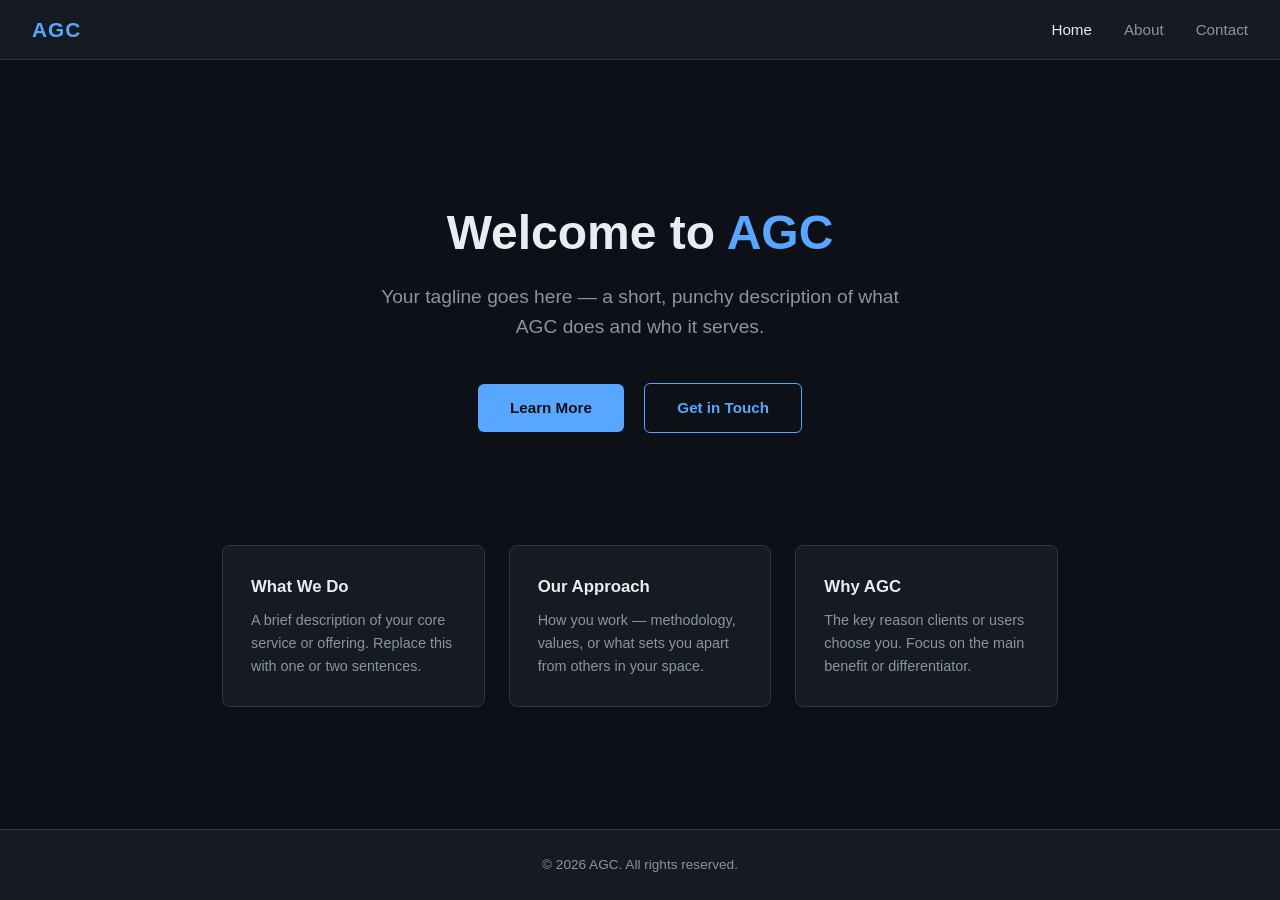
==== index.html @ 6f43015b "first ai run" ====
<!DOCTYPE html>
<html lang="en">
<head>
  <meta charset="UTF-8" />
  <meta name="viewport" content="width=device-width, initial-scale=1.0" />
  <title>AGC — Home</title>
  <link rel="stylesheet" href="style.css" />
</head>
<body>

  <nav>
    <a href="index.html" class="nav-logo"><span>AGC</span></a>
    <ul class="nav-links">
      <li><a href="index.html" class="active">Home</a></li>
      <li><a href="about.html">About</a></li>
      <li><a href="contact.html">Contact</a></li>
    </ul>
  </nav>

  <main>
    <section class="hero">
      <h1>Welcome to <span>AGC</span></h1>
      <p>
        Your tagline goes here — a short, punchy description of what AGC does
        and who it serves.
      </p>
      <a href="about.html" class="btn">Learn More</a>
      <a href="contact.html" class="btn btn-outline">Get in Touch</a>
    </section>

    <div class="cards">
      <div class="card">
        <h3>What We Do</h3>
        <p>A brief description of your core service or offering. Replace this with one or two sentences.</p>
      </div>
      <div class="card">
        <h3>Our Approach</h3>
        <p>How you work — methodology, values, or what sets you apart from others in your space.</p>
      </div>
      <div class="card">
        <h3>Why AGC</h3>
        <p>The key reason clients or users choose you. Focus on the main benefit or differentiator.</p>
      </div>
    </div>
  </main>

  <footer>
    <p>&copy; 2026 AGC. All rights reserved.</p>
  </footer>

</body>
</html>
---- style.css ----
* {
  margin: 0;
  padding: 0;
  box-sizing: border-box;
}

:root {
  --bg: #0d1117;
  --bg-secondary: #161b22;
  --border: #30363d;
  --text: #e6edf3;
  --text-muted: #8b949e;
  --accent: #58a6ff;
  --accent-hover: #79b8ff;
}

body {
  background: var(--bg);
  color: var(--text);
  font-family: -apple-system, BlinkMacSystemFont, "Segoe UI", sans-serif;
  line-height: 1.6;
  min-height: 100vh;
  display: flex;
  flex-direction: column;
}

/* Nav */
nav {
  background: var(--bg-secondary);
  border-bottom: 1px solid var(--border);
  padding: 0 2rem;
  display: flex;
  align-items: center;
  justify-content: space-between;
  height: 60px;
  position: sticky;
  top: 0;
  z-index: 100;
}

.nav-logo {
  font-size: 1.3rem;
  font-weight: 700;
  color: var(--text);
  text-decoration: none;
  letter-spacing: 0.05em;
}

.nav-logo span {
  color: var(--accent);
}

.nav-links {
  list-style: none;
  display: flex;
  gap: 2rem;
}

.nav-links a {
  color: var(--text-muted);
  text-decoration: none;
  font-size: 0.95rem;
  transition: color 0.2s;
}

.nav-links a:hover,
.nav-links a.active {
  color: var(--text);
}

/* Main content */
main {
  flex: 1;
  max-width: 900px;
  margin: 0 auto;
  padding: 4rem 2rem;
  width: 100%;
}

/* Hero */
.hero {
  padding: 5rem 0 4rem;
  text-align: center;
}

.hero h1 {
  font-size: 3rem;
  font-weight: 700;
  line-height: 1.2;
  margin-bottom: 1.25rem;
}

.hero h1 span {
  color: var(--accent);
}

.hero p {
  font-size: 1.2rem;
  color: var(--text-muted);
  max-width: 560px;
  margin: 0 auto 2.5rem;
}

.btn {
  display: inline-block;
  background: var(--accent);
  color: #0d1117;
  padding: 0.75rem 2rem;
  border-radius: 6px;
  text-decoration: none;
  font-weight: 600;
  font-size: 0.95rem;
  transition: background 0.2s;
}

.btn:hover {
  background: var(--accent-hover);
}

.btn-outline {
  background: transparent;
  color: var(--accent);
  border: 1px solid var(--accent);
  margin-left: 1rem;
}

.btn-outline:hover {
  background: var(--accent);
  color: #0d1117;
}

/* Cards */
.cards {
  display: grid;
  grid-template-columns: repeat(auto-fit, minmax(240px, 1fr));
  gap: 1.5rem;
  margin-top: 3rem;
}

.card {
  background: var(--bg-secondary);
  border: 1px solid var(--border);
  border-radius: 8px;
  padding: 1.75rem;
}

.card h3 {
  font-size: 1.05rem;
  margin-bottom: 0.5rem;
}

.card p {
  color: var(--text-muted);
  font-size: 0.9rem;
}

/* Page header */
.page-header {
  margin-bottom: 3rem;
  padding-bottom: 1.5rem;
  border-bottom: 1px solid var(--border);
}

.page-header h1 {
  font-size: 2.2rem;
  margin-bottom: 0.5rem;
}

.page-header p {
  color: var(--text-muted);
  font-size: 1rem;
}

/* About sections */
.about-section {
  margin-bottom: 3rem;
}

.about-section h2 {
  font-size: 1.3rem;
  margin-bottom: 1rem;
  color: var(--accent);
}

.about-section p {
  color: var(--text-muted);
  margin-bottom: 0.75rem;
}

.team-grid {
  display: grid;
  grid-template-columns: repeat(auto-fit, minmax(200px, 1fr));
  gap: 1.25rem;
  margin-top: 1rem;
}

.team-card {
  background: var(--bg-secondary);
  border: 1px solid var(--border);
  border-radius: 8px;
  padding: 1.5rem;
  text-align: center;
}

.team-card .avatar {
  width: 60px;
  height: 60px;
  background: var(--border);
  border-radius: 50%;
  margin: 0 auto 1rem;
  display: flex;
  align-items: center;
  justify-content: center;
  font-size: 1.4rem;
  color: var(--text-muted);
}

.team-card h3 {
  font-size: 0.95rem;
  margin-bottom: 0.25rem;
}

.team-card p {
  color: var(--text-muted);
  font-size: 0.85rem;
}

/* Contact */
.contact-grid {
  display: grid;
  grid-template-columns: 1fr 1fr;
  gap: 3rem;
}

@media (max-width: 600px) {
  .contact-grid {
    grid-template-columns: 1fr;
  }
}

.contact-info h2 {
  font-size: 1.3rem;
  margin-bottom: 1rem;
  color: var(--accent);
}

.contact-info p {
  color: var(--text-muted);
  margin-bottom: 1.5rem;
  font-size: 0.95rem;
}

.contact-detail {
  display: flex;
  align-items: center;
  gap: 0.75rem;
  margin-bottom: 1rem;
  color: var(--text-muted);
  font-size: 0.9rem;
}

.contact-detail a {
  color: var(--accent);
  text-decoration: none;
}

.contact-detail a:hover {
  text-decoration: underline;
}

/* Form */
form {
  display: flex;
  flex-direction: column;
  gap: 1rem;
}

form label {
  font-size: 0.85rem;
  color: var(--text-muted);
  margin-bottom: 0.25rem;
  display: block;
}

form input,
form textarea {
  width: 100%;
  background: var(--bg-secondary);
  border: 1px solid var(--border);
  border-radius: 6px;
  padding: 0.65rem 0.85rem;
  color: var(--text);
  font-size: 0.95rem;
  font-family: inherit;
  transition: border-color 0.2s;
}

form input:focus,
form textarea:focus {
  outline: none;
  border-color: var(--accent);
}

form textarea {
  resize: vertical;
  min-height: 130px;
}

form button {
  background: var(--accent);
  color: #0d1117;
  border: none;
  padding: 0.75rem 1.5rem;
  border-radius: 6px;
  font-weight: 600;
  font-size: 0.95rem;
  cursor: pointer;
  transition: background 0.2s;
  align-self: flex-start;
}

form button:hover {
  background: var(--accent-hover);
}

/* Footer */
footer {
  background: var(--bg-secondary);
  border-top: 1px solid var(--border);
  text-align: center;
  padding: 1.5rem 2rem;
  color: var(--text-muted);
  font-size: 0.85rem;
}

/* Responsive */
@media (max-width: 640px) {
  .hero h1 {
    font-size: 2.1rem;
  }

  .btn-outline {
    margin-left: 0;
    margin-top: 0.75rem;
  }

  nav {
    padding: 0 1rem;
  }
}
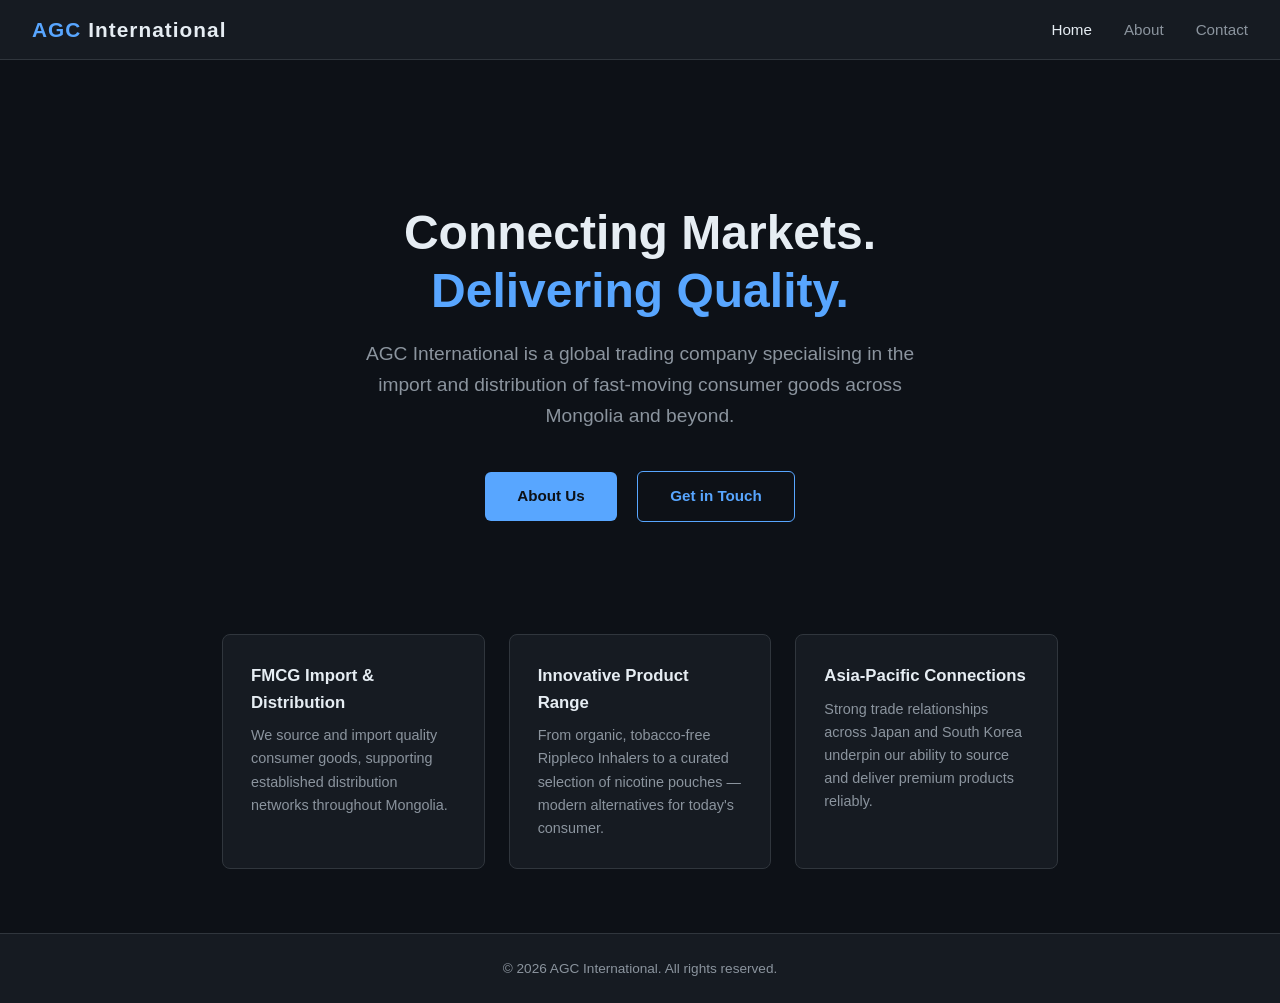
==== commit 219fb651: "additional about us content 1" ====
--- a/index.html
+++ b/index.html
@@ -3,13 +3,13 @@
 <head>
   <meta charset="UTF-8" />
   <meta name="viewport" content="width=device-width, initial-scale=1.0" />
-  <title>AGC — Home</title>
+  <title>AGC International — Home</title>
   <link rel="stylesheet" href="style.css" />
 </head>
 <body>
 
   <nav>
-    <a href="index.html" class="nav-logo"><span>AGC</span></a>
+    <a href="index.html" class="nav-logo"><span>AGC</span> International</a>
     <ul class="nav-links">
       <li><a href="index.html" class="active">Home</a></li>
       <li><a href="about.html">About</a></li>
@@ -19,33 +19,33 @@
 
   <main>
     <section class="hero">
-      <h1>Welcome to <span>AGC</span></h1>
+      <h1>Connecting Markets.<br /><span>Delivering Quality.</span></h1>
       <p>
-        Your tagline goes here — a short, punchy description of what AGC does
-        and who it serves.
+        AGC International is a global trading company specialising in the import
+        and distribution of fast-moving consumer goods across Mongolia and beyond.
       </p>
-      <a href="about.html" class="btn">Learn More</a>
+      <a href="about.html" class="btn">About Us</a>
       <a href="contact.html" class="btn btn-outline">Get in Touch</a>
     </section>
 
     <div class="cards">
       <div class="card">
-        <h3>What We Do</h3>
-        <p>A brief description of your core service or offering. Replace this with one or two sentences.</p>
+        <h3>FMCG Import &amp; Distribution</h3>
+        <p>We source and import quality consumer goods, supporting established distribution networks throughout Mongolia.</p>
       </div>
       <div class="card">
-        <h3>Our Approach</h3>
-        <p>How you work — methodology, values, or what sets you apart from others in your space.</p>
+        <h3>Innovative Product Range</h3>
+        <p>From organic, tobacco-free Rippleco Inhalers to a curated selection of nicotine pouches — modern alternatives for today's consumer.</p>
       </div>
       <div class="card">
-        <h3>Why AGC</h3>
-        <p>The key reason clients or users choose you. Focus on the main benefit or differentiator.</p>
+        <h3>Asia-Pacific Connections</h3>
+        <p>Strong trade relationships across Japan and South Korea underpin our ability to source and deliver premium products reliably.</p>
       </div>
     </div>
   </main>
 
   <footer>
-    <p>&copy; 2026 AGC. All rights reserved.</p>
+    <p>&copy; 2026 AGC International. All rights reserved.</p>
   </footer>
 
 </body>
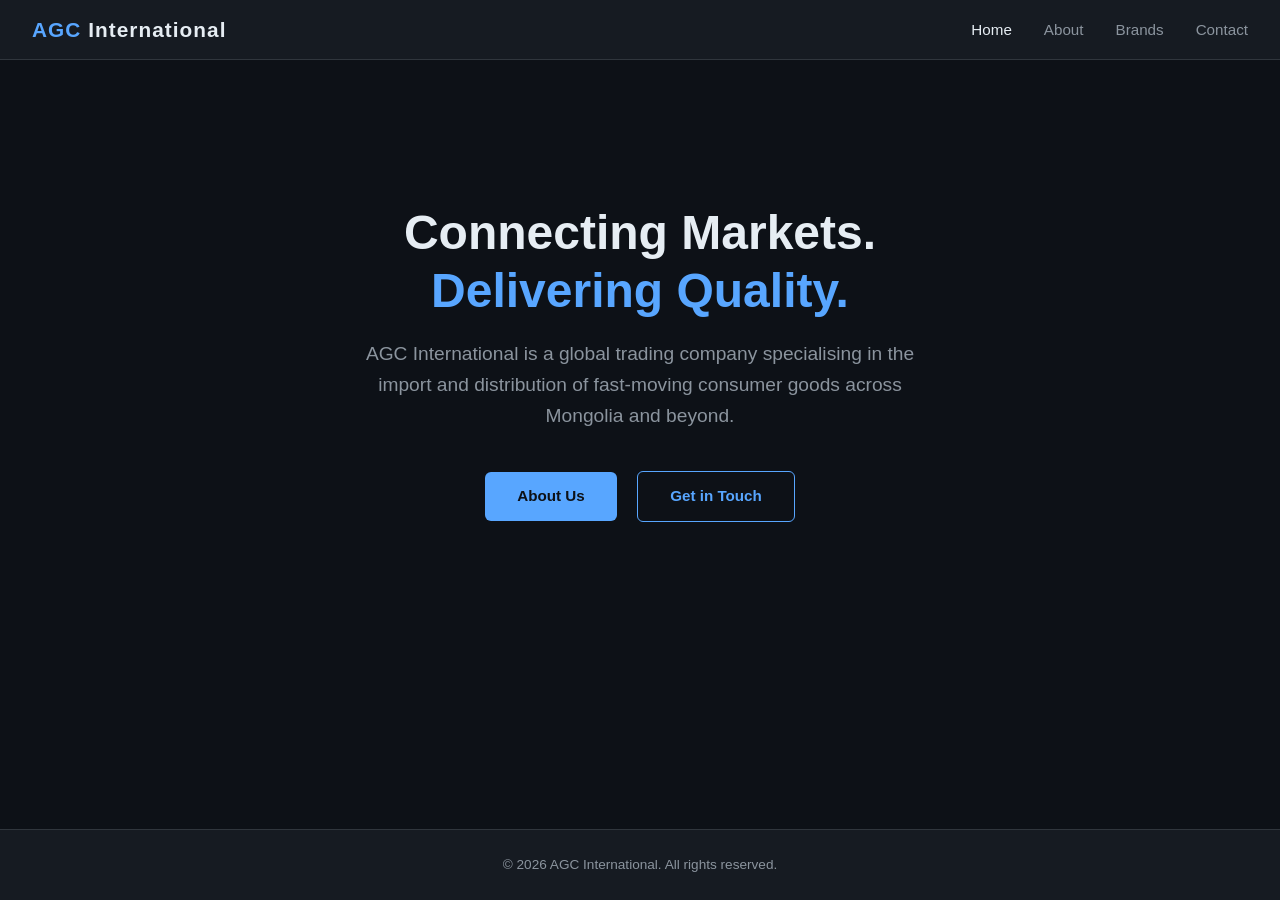
==== commit 6ffead73: "wip" ====
--- a/index.html
+++ b/index.html
@@ -13,6 +13,7 @@
     <ul class="nav-links">
       <li><a href="index.html" class="active">Home</a></li>
       <li><a href="about.html">About</a></li>
+      <li><a href="brands.html">Brands</a></li>
       <li><a href="contact.html">Contact</a></li>
     </ul>
   </nav>
@@ -28,20 +29,6 @@
       <a href="contact.html" class="btn btn-outline">Get in Touch</a>
     </section>
 
-    <div class="cards">
-      <div class="card">
-        <h3>FMCG Import &amp; Distribution</h3>
-        <p>We source and import quality consumer goods, supporting established distribution networks throughout Mongolia.</p>
-      </div>
-      <div class="card">
-        <h3>Innovative Product Range</h3>
-        <p>From organic, tobacco-free Rippleco Inhalers to a curated selection of nicotine pouches — modern alternatives for today's consumer.</p>
-      </div>
-      <div class="card">
-        <h3>Asia-Pacific Connections</h3>
-        <p>Strong trade relationships across Japan and South Korea underpin our ability to source and deliver premium products reliably.</p>
-      </div>
-    </div>
   </main>
 
   <footer>
--- a/style.css
+++ b/style.css
@@ -333,6 +333,58 @@
   font-size: 0.85rem;
 }
 
+/* Brand blocks */
+.brand-block {
+  background: var(--bg-secondary);
+  border: 1px solid var(--border);
+  border-radius: 8px;
+  padding: 2rem;
+  margin-bottom: 1.75rem;
+}
+
+.brand-header {
+  display: flex;
+  align-items: center;
+  gap: 1.25rem;
+  margin-bottom: 1.25rem;
+}
+
+.brand-logo-placeholder {
+  width: 56px;
+  height: 56px;
+  background: var(--border);
+  border-radius: 8px;
+  display: flex;
+  align-items: center;
+  justify-content: center;
+  font-weight: 700;
+  font-size: 1rem;
+  color: var(--accent);
+  flex-shrink: 0;
+  letter-spacing: 0.05em;
+}
+
+.brand-header h2 {
+  font-size: 1.3rem;
+  margin-bottom: 0.25rem;
+}
+
+.brand-tag {
+  font-size: 0.8rem;
+  color: var(--text-muted);
+  letter-spacing: 0.03em;
+}
+
+.brand-block p {
+  color: var(--text-muted);
+  margin-bottom: 0.75rem;
+  font-size: 0.95rem;
+}
+
+.brand-block p:last-child {
+  margin-bottom: 0;
+}
+
 /* Responsive */
 @media (max-width: 640px) {
   .hero h1 {
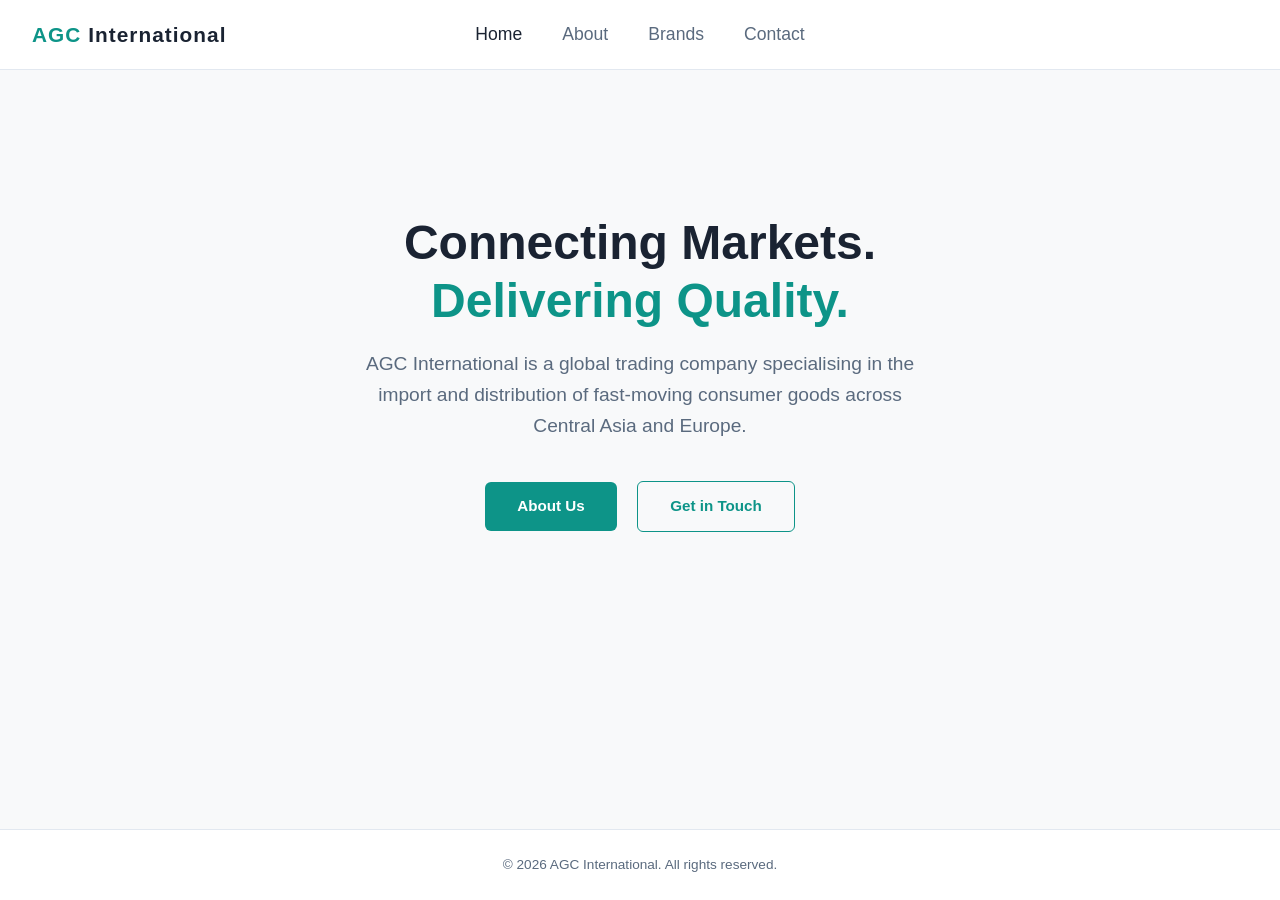
==== commit ee4c009e: "wip" ====
--- a/index.html
+++ b/index.html
@@ -23,7 +23,7 @@
       <h1>Connecting Markets.<br /><span>Delivering Quality.</span></h1>
       <p>
         AGC International is a global trading company specialising in the import
-        and distribution of fast-moving consumer goods across Mongolia and beyond.
+        and distribution of fast-moving consumer goods across Central Asia and Europe.
       </p>
       <a href="about.html" class="btn">About Us</a>
       <a href="contact.html" class="btn btn-outline">Get in Touch</a>
--- a/style.css
+++ b/style.css
@@ -5,13 +5,13 @@
 }
 
 :root {
-  --bg: #0d1117;
-  --bg-secondary: #161b22;
-  --border: #30363d;
-  --text: #e6edf3;
-  --text-muted: #8b949e;
-  --accent: #58a6ff;
-  --accent-hover: #79b8ff;
+  --bg: #F8F9FA;
+  --bg-secondary: #FFFFFF;
+  --border: #E2E8F0;
+  --text: #1A2332;
+  --text-muted: #5A6A7E;
+  --accent: #0D9488;
+  --accent-hover: #0F766E;
 }
 
 body {
@@ -31,8 +31,8 @@
   padding: 0 2rem;
   display: flex;
   align-items: center;
-  justify-content: space-between;
-  height: 60px;
+  justify-content: center;
+  height: 70px;
   position: sticky;
   top: 0;
   z-index: 100;
@@ -44,6 +44,8 @@
   color: var(--text);
   text-decoration: none;
   letter-spacing: 0.05em;
+  position: absolute;
+  left: 2rem;
 }
 
 .nav-logo span {
@@ -53,13 +55,13 @@
 .nav-links {
   list-style: none;
   display: flex;
-  gap: 2rem;
+  gap: 2.5rem;
 }
 
 .nav-links a {
   color: var(--text-muted);
   text-decoration: none;
-  font-size: 0.95rem;
+  font-size: 1.1rem;
   transition: color 0.2s;
 }
 
@@ -104,7 +106,7 @@
 .btn {
   display: inline-block;
   background: var(--accent);
-  color: #0d1117;
+  color: #ffffff;
   padding: 0.75rem 2rem;
   border-radius: 6px;
   text-decoration: none;
@@ -126,7 +128,7 @@
 
 .btn-outline:hover {
   background: var(--accent);
-  color: #0d1117;
+  color: #ffffff;
 }
 
 /* Cards */
@@ -308,7 +310,7 @@
 
 form button {
   background: var(--accent);
-  color: #0d1117;
+  color: #ffffff;
   border: none;
   padding: 0.75rem 1.5rem;
   border-radius: 6px;
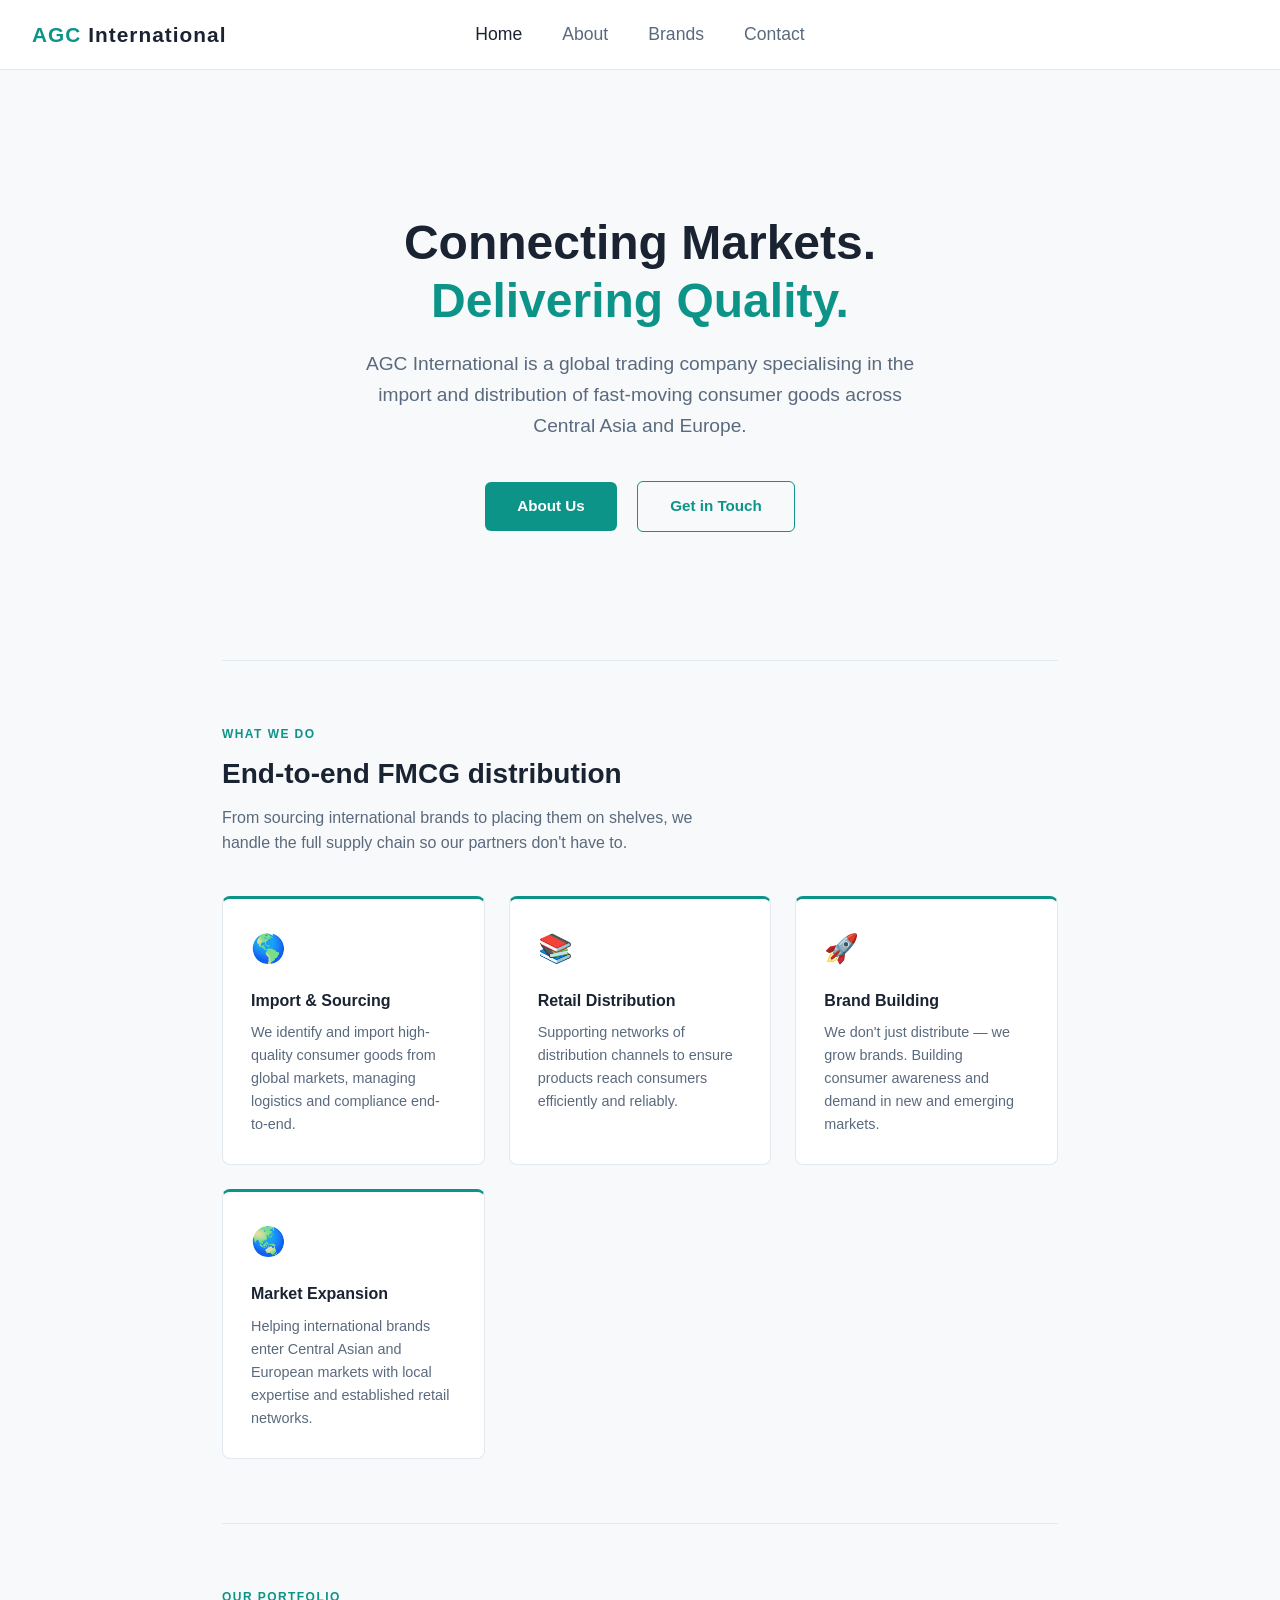
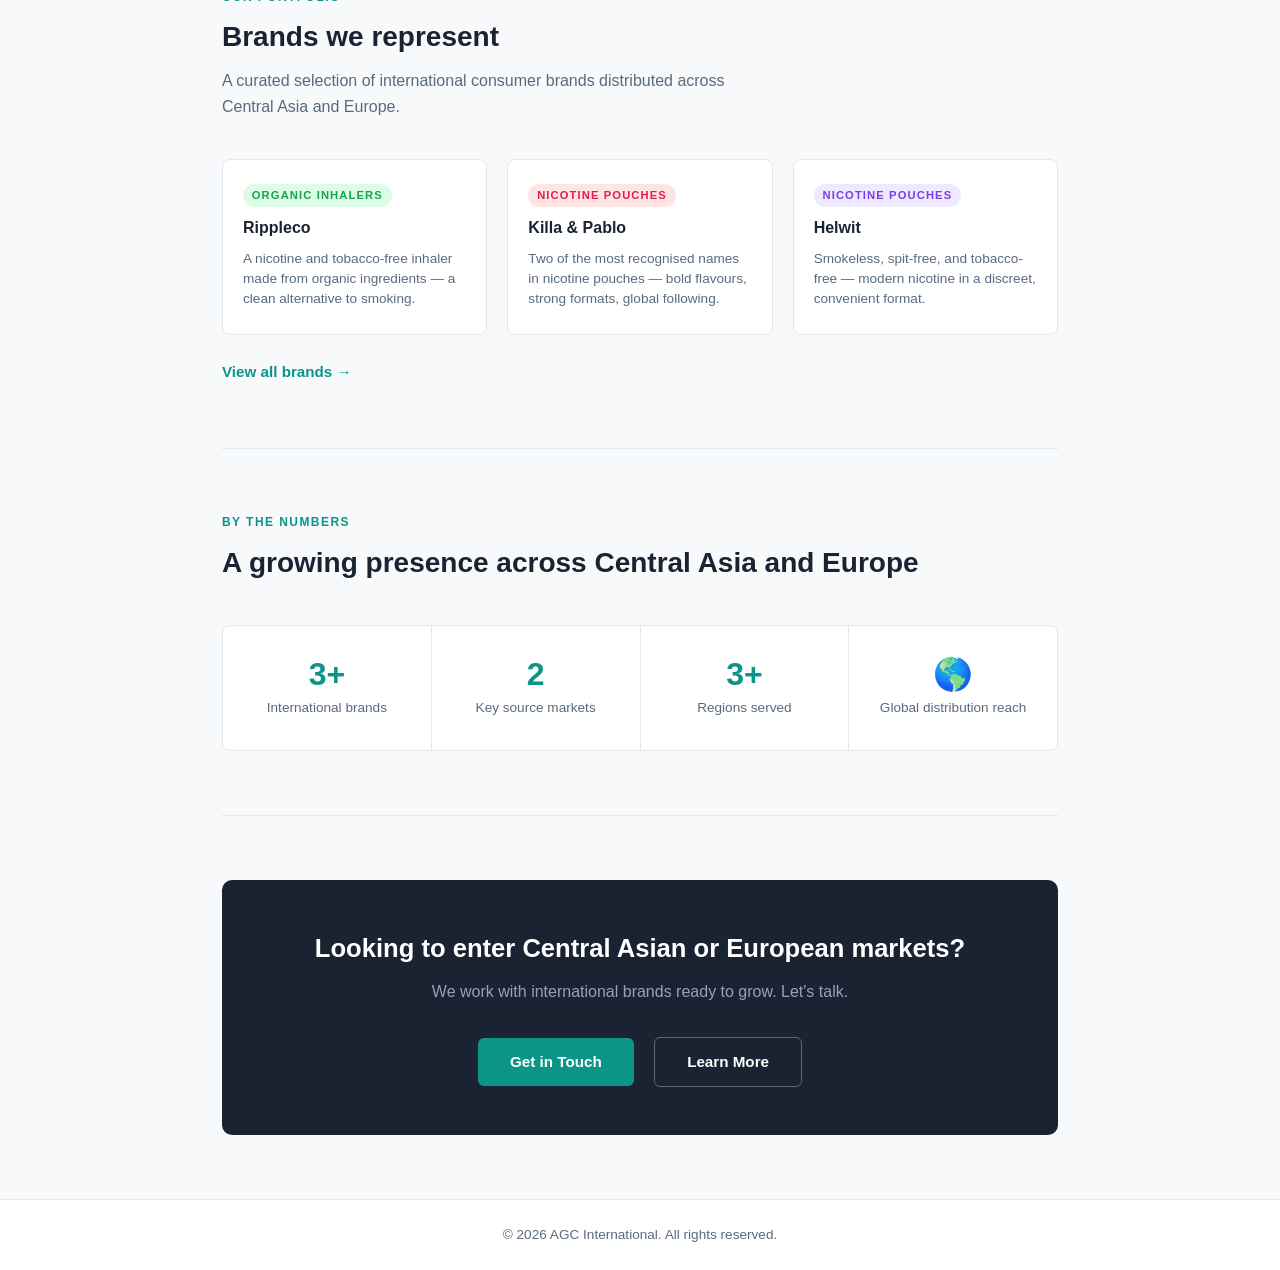
==== commit d61dd2ec: "wip" ====
--- a/index.html
+++ b/index.html
@@ -19,6 +19,8 @@
   </nav>
 
   <main>
+
+    <!-- Hero -->
     <section class="hero">
       <h1>Connecting Markets.<br /><span>Delivering Quality.</span></h1>
       <p>
@@ -29,6 +31,106 @@
       <a href="contact.html" class="btn btn-outline">Get in Touch</a>
     </section>
 
+    <hr class="section-divider" />
+
+    <!-- What We Do -->
+    <section>
+      <div class="section-header">
+        <p class="section-label">What We Do</p>
+        <h2 class="section-title">End-to-end FMCG distribution</h2>
+        <p class="section-sub">From sourcing international brands to placing them on shelves, we handle the full supply chain so our partners don't have to.</p>
+      </div>
+      <div class="pillars">
+        <div class="pillar-card">
+          <span class="pillar-icon">&#127758;</span>
+          <h3>Import &amp; Sourcing</h3>
+          <p>We identify and import high-quality consumer goods from global markets, managing logistics and compliance end-to-end.</p>
+        </div>
+        <div class="pillar-card">
+          <span class="pillar-icon">&#128218;</span>
+          <h3>Retail Distribution</h3>
+          <p>Supporting networks of distribution channels to ensure products reach consumers efficiently and reliably.</p>
+        </div>
+        <div class="pillar-card">
+          <span class="pillar-icon">&#128640;</span>
+          <h3>Brand Building</h3>
+          <p>We don't just distribute — we grow brands. Building consumer awareness and demand in new and emerging markets.</p>
+        </div>
+        <div class="pillar-card">
+          <span class="pillar-icon">&#127759;</span>
+          <h3>Market Expansion</h3>
+          <p>Helping international brands enter Central Asian and European markets with local expertise and established retail networks.</p>
+        </div>
+      </div>
+    </section>
+
+    <hr class="section-divider" />
+
+    <!-- Our Brands -->
+    <section>
+      <div class="section-header">
+        <p class="section-label">Our Portfolio</p>
+        <h2 class="section-title">Brands we represent</h2>
+        <p class="section-sub">A curated selection of international consumer brands distributed across Central Asia and Europe.</p>
+      </div>
+      <div class="brand-teaser-grid">
+        <div class="brand-teaser-card">
+          <span class="brand-teaser-tag" style="color:#16A34A; background:#DCFCE7;">Organic Inhalers</span>
+          <h3>Rippleco</h3>
+          <p>A nicotine and tobacco-free inhaler made from organic ingredients — a clean alternative to smoking.</p>
+        </div>
+        <div class="brand-teaser-card">
+          <span class="brand-teaser-tag" style="color:#E11D48; background:#FFE4E6;">Nicotine Pouches</span>
+          <h3>Killa &amp; Pablo</h3>
+          <p>Two of the most recognised names in nicotine pouches — bold flavours, strong formats, global following.</p>
+        </div>
+        <div class="brand-teaser-card">
+          <span class="brand-teaser-tag" style="color:#7C3AED; background:#EDE9FE;">Nicotine Pouches</span>
+          <h3>Helwit</h3>
+          <p>Smokeless, spit-free, and tobacco-free — modern nicotine in a discreet, convenient format.</p>
+        </div>
+      </div>
+      <a href="brands.html" class="brands-link">View all brands &rarr;</a>
+    </section>
+
+    <hr class="section-divider" />
+
+    <!-- Stats -->
+    <section>
+      <div class="section-header">
+        <p class="section-label">By the Numbers</p>
+        <h2 class="section-title">A growing presence across Central Asia and Europe</h2>
+      </div>
+      <div class="stats-bar">
+        <div class="stat-item">
+          <div class="stat-number">3+</div>
+          <div class="stat-label">International brands</div>
+        </div>
+        <div class="stat-item">
+          <div class="stat-number">2</div>
+          <div class="stat-label">Key source markets</div>
+        </div>
+        <div class="stat-item">
+          <div class="stat-number">3+</div>
+          <div class="stat-label">Regions served</div>
+        </div>
+        <div class="stat-item">
+          <div class="stat-number">&#127758;</div>
+          <div class="stat-label">Global distribution reach</div>
+        </div>
+      </div>
+    </section>
+
+    <hr class="section-divider" />
+
+    <!-- CTA Strip -->
+    <section class="cta-strip">
+      <h2>Looking to enter Central Asian or European markets?</h2>
+      <p>We work with international brands ready to grow. Let's talk.</p>
+      <a href="contact.html" class="btn">Get in Touch</a>
+      <a href="about.html" class="btn btn-outline">Learn More</a>
+    </section>
+
   </main>
 
   <footer>
--- a/style.css
+++ b/style.css
@@ -335,56 +335,358 @@
   font-size: 0.85rem;
 }
 
+/* Section layout */
+.section-divider {
+  border: none;
+  border-top: 1px solid var(--border);
+  margin: 4rem 0;
+}
+
+.section-header {
+  margin-bottom: 2.5rem;
+}
+
+.section-label {
+  font-size: 0.75rem;
+  font-weight: 600;
+  letter-spacing: 0.12em;
+  text-transform: uppercase;
+  color: var(--accent);
+  margin-bottom: 0.5rem;
+}
+
+.section-title {
+  font-size: 1.75rem;
+  font-weight: 700;
+  margin-bottom: 0.5rem;
+}
+
+.section-sub {
+  color: var(--text-muted);
+  font-size: 1rem;
+  max-width: 520px;
+}
+
+/* Pillars */
+.pillars {
+  display: grid;
+  grid-template-columns: repeat(auto-fit, minmax(210px, 1fr));
+  gap: 1.5rem;
+}
+
+.pillar-card {
+  background: var(--bg-secondary);
+  border: 1px solid var(--border);
+  border-top: 3px solid var(--accent);
+  border-radius: 8px;
+  padding: 1.75rem;
+}
+
+.pillar-icon {
+  font-size: 1.75rem;
+  margin-bottom: 1rem;
+  display: block;
+}
+
+.pillar-card h3 {
+  font-size: 1rem;
+  font-weight: 700;
+  margin-bottom: 0.5rem;
+}
+
+.pillar-card p {
+  color: var(--text-muted);
+  font-size: 0.9rem;
+  line-height: 1.6;
+}
+
+/* Brand teaser grid */
+.brand-teaser-grid {
+  display: grid;
+  grid-template-columns: repeat(auto-fit, minmax(200px, 1fr));
+  gap: 1.25rem;
+  margin-bottom: 1.5rem;
+}
+
+.brand-teaser-card {
+  background: var(--bg-secondary);
+  border: 1px solid var(--border);
+  border-radius: 8px;
+  padding: 1.5rem 1.25rem;
+  display: flex;
+  flex-direction: column;
+  gap: 0.5rem;
+}
+
+.brand-teaser-tag {
+  font-size: 0.7rem;
+  font-weight: 600;
+  letter-spacing: 0.1em;
+  text-transform: uppercase;
+  display: inline-block;
+  padding: 0.15rem 0.55rem;
+  border-radius: 999px;
+  width: fit-content;
+}
+
+.brand-teaser-card h3 {
+  font-size: 1rem;
+  font-weight: 700;
+}
+
+.brand-teaser-card p {
+  color: var(--text-muted);
+  font-size: 0.85rem;
+  line-height: 1.5;
+}
+
+.brands-link {
+  display: inline-flex;
+  align-items: center;
+  gap: 0.4rem;
+  color: var(--accent);
+  font-weight: 600;
+  font-size: 0.95rem;
+  text-decoration: none;
+}
+
+.brands-link:hover {
+  text-decoration: underline;
+}
+
+/* Stats bar */
+.stats-bar {
+  display: grid;
+  grid-template-columns: repeat(auto-fit, minmax(160px, 1fr));
+  gap: 1px;
+  background: var(--border);
+  border: 1px solid var(--border);
+  border-radius: 8px;
+  overflow: hidden;
+}
+
+.stat-item {
+  background: var(--bg-secondary);
+  padding: 2rem 1.5rem;
+  text-align: center;
+}
+
+.stat-number {
+  font-size: 2rem;
+  font-weight: 700;
+  color: var(--accent);
+  line-height: 1;
+  margin-bottom: 0.4rem;
+}
+
+.stat-label {
+  font-size: 0.85rem;
+  color: var(--text-muted);
+}
+
+/* CTA strip */
+.cta-strip {
+  background: var(--text);
+  border-radius: 10px;
+  padding: 3rem 2.5rem;
+  text-align: center;
+}
+
+.cta-strip h2 {
+  font-size: 1.6rem;
+  font-weight: 700;
+  color: #ffffff;
+  margin-bottom: 0.6rem;
+}
+
+.cta-strip p {
+  color: #94A3B8;
+  font-size: 1rem;
+  margin-bottom: 2rem;
+}
+
+.cta-strip .btn {
+  background: var(--accent);
+  color: #ffffff;
+}
+
+.cta-strip .btn:hover {
+  background: var(--accent-hover);
+}
+
+.cta-strip .btn-outline {
+  background: transparent;
+  color: #ffffff;
+  border-color: rgba(255,255,255,0.3);
+  margin-left: 1rem;
+}
+
+.cta-strip .btn-outline:hover {
+  background: rgba(255,255,255,0.1);
+}
+
 /* Brand blocks */
 .brand-block {
   background: var(--bg-secondary);
   border: 1px solid var(--border);
+  border-radius: 12px;
+  padding: 3rem;
+  margin-bottom: 2rem;
+  display: grid;
+  grid-template-columns: 1fr 1fr;
+  gap: 3rem;
+  align-items: center;
+  border-left: 4px solid var(--brand-accent, var(--accent));
+}
+
+
+.brand-image-wrap {
+  display: flex;
+  justify-content: center;
+  align-items: center;
+}
+
+.brand-image {
+  max-width: 100%;
+  max-height: 280px;
+  object-fit: contain;
   border-radius: 8px;
-  padding: 2rem;
-  margin-bottom: 1.75rem;
-}
-
-.brand-header {
+  filter: drop-shadow(0 8px 24px rgba(0,0,0,0.10));
+}
+
+.brand-image-wrap--placeholder {
+  background: var(--bg);
+  border: 2px dashed var(--border);
+  border-radius: 12px;
+  min-height: 220px;
+}
+
+.brand-image-placeholder {
+  font-size: 3rem;
+  color: var(--border);
+  display: flex;
+  align-items: center;
+  justify-content: center;
+  height: 100%;
+  min-height: 220px;
+}
+
+.brand-logo {
+  max-height: 52px;
+  max-width: 200px;
+  object-fit: contain;
+  margin-bottom: 0.75rem;
+  display: block;
+}
+
+.brand-logo-pair {
   display: flex;
   align-items: center;
   gap: 1.25rem;
+  margin-bottom: 1rem;
+}
+
+.brand-logo--pair {
+  max-height: 40px;
+  max-width: 130px;
+  margin-bottom: 0;
+}
+
+.brand-eyebrow {
+  font-size: 0.75rem;
+  font-weight: 600;
+  letter-spacing: 0.1em;
+  text-transform: uppercase;
+  color: var(--brand-accent, var(--accent));
+  background: var(--brand-accent-light, #CCFBF1);
+  display: inline-block;
+  padding: 0.2rem 0.65rem;
+  border-radius: 999px;
+  margin-bottom: 0.75rem;
+}
+
+.brand-name {
+  font-size: 2rem;
+  font-weight: 700;
+  color: var(--text);
+  margin-bottom: 0.75rem;
+}
+
+.brand-headline {
+  font-size: 1rem;
+  color: var(--text-muted);
   margin-bottom: 1.25rem;
-}
-
-.brand-logo-placeholder {
-  width: 56px;
-  height: 56px;
-  background: var(--border);
-  border-radius: 8px;
-  display: flex;
-  align-items: center;
-  justify-content: center;
-  font-weight: 700;
-  font-size: 1rem;
-  color: var(--accent);
-  flex-shrink: 0;
-  letter-spacing: 0.05em;
-}
-
-.brand-header h2 {
-  font-size: 1.3rem;
-  margin-bottom: 0.25rem;
-}
-
-.brand-tag {
-  font-size: 0.8rem;
-  color: var(--text-muted);
-  letter-spacing: 0.03em;
-}
-
-.brand-block p {
-  color: var(--text-muted);
-  margin-bottom: 0.75rem;
-  font-size: 0.95rem;
-}
-
-.brand-block p:last-child {
-  margin-bottom: 0;
+  line-height: 1.6;
+}
+
+.brand-points {
+  list-style: none;
+  display: flex;
+  flex-direction: column;
+  gap: 0.5rem;
+  margin-bottom: 1.25rem;
+}
+
+.brand-points li {
+  font-size: 0.9rem;
+  color: var(--text);
+  padding-left: 1.25rem;
+  position: relative;
+}
+
+.brand-points li::before {
+  content: '';
+  position: absolute;
+  left: 0;
+  top: 0.55em;
+  width: 6px;
+  height: 6px;
+  border-radius: 50%;
+  background: var(--brand-accent, var(--accent));
+}
+
+.brand-cta-text {
+  font-size: 0.9rem;
+  color: var(--text-muted);
+}
+
+.brand-cta-text a {
+  color: var(--accent);
+  text-decoration: none;
+  font-weight: 500;
+}
+
+.brand-cta-text a:hover {
+  text-decoration: underline;
+}
+
+/* Float animation */
+@keyframes float {
+  0%, 100% { transform: translateY(0); }
+  50%       { transform: translateY(-10px); }
+}
+
+.float {
+  animation: float 4s ease-in-out infinite;
+}
+
+.float--delay {
+  animation-delay: 1s;
+}
+
+.float--delay-2 {
+  animation-delay: 2s;
+}
+
+@media (max-width: 720px) {
+  .brand-block {
+    grid-template-columns: 1fr;
+    padding: 2rem;
+  }
+
+  .brand-block--reverse {
+    direction: ltr;
+  }
 }
 
 /* Responsive */
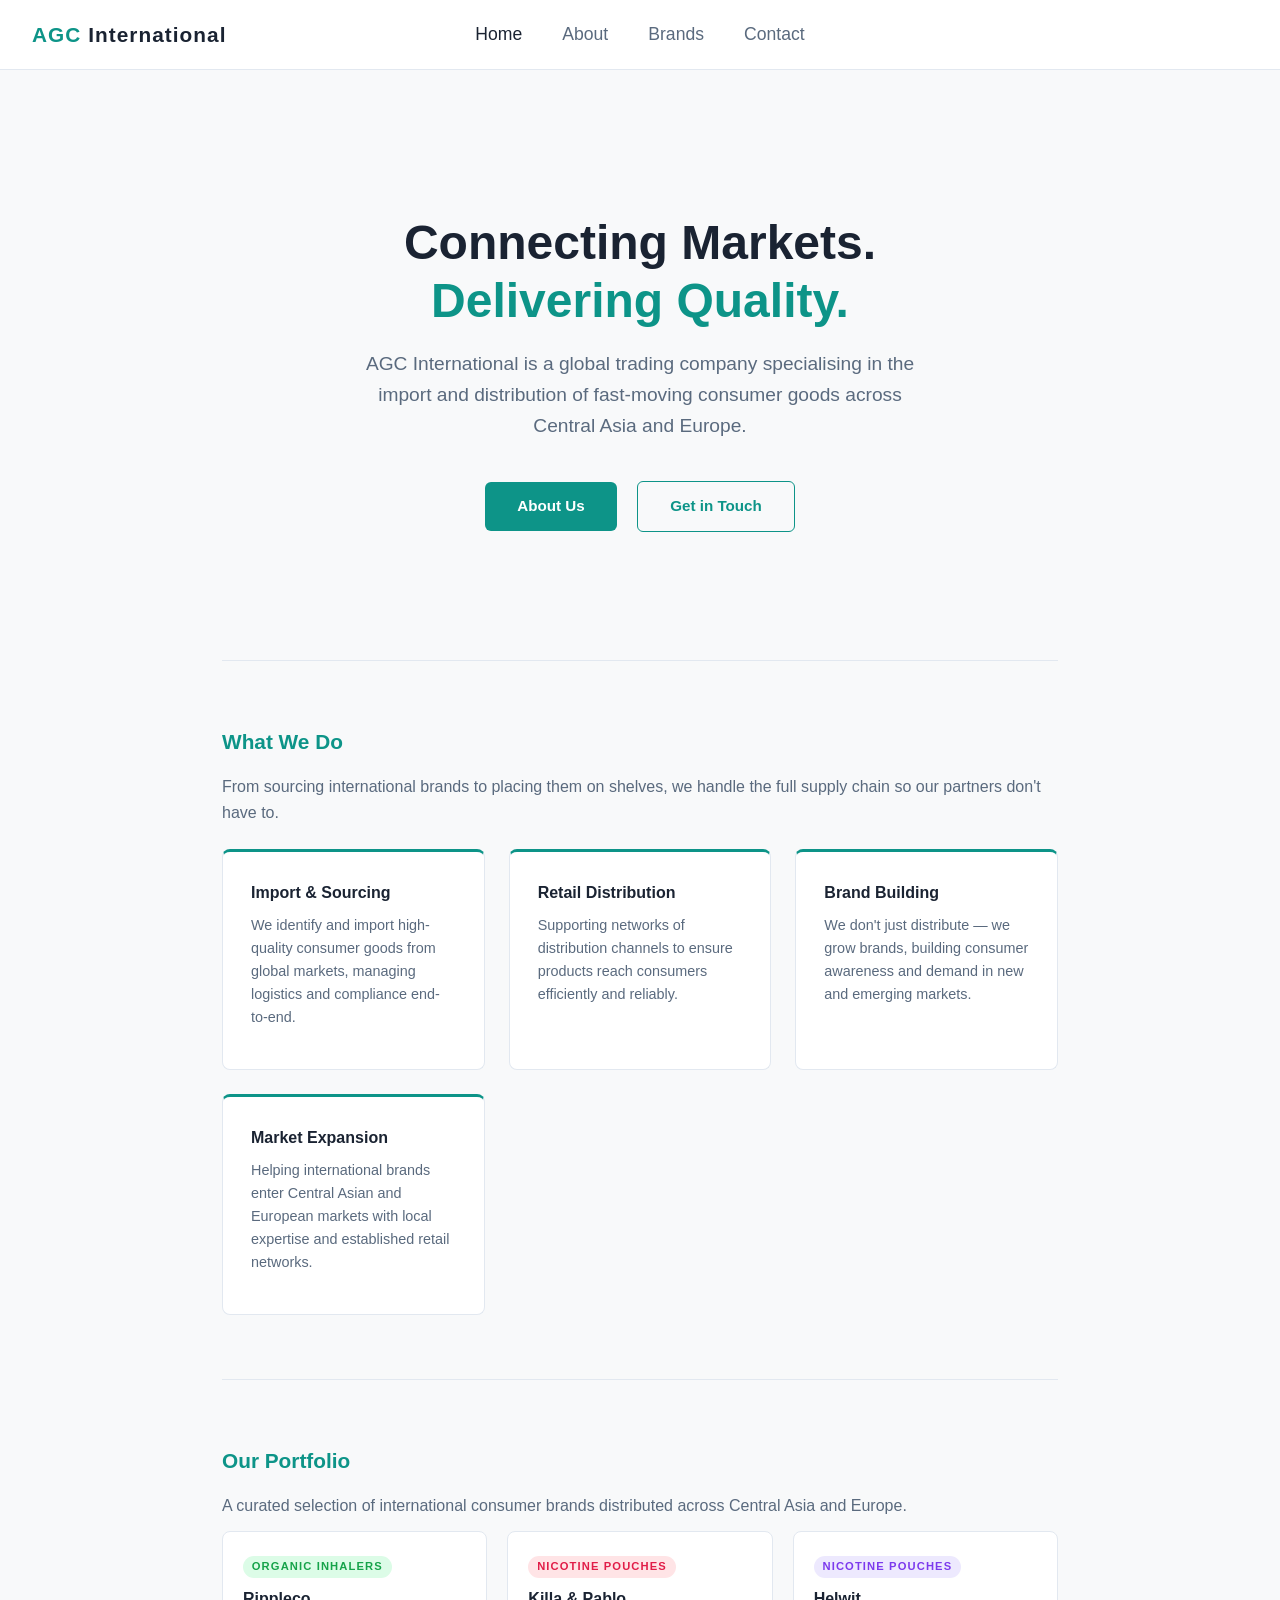
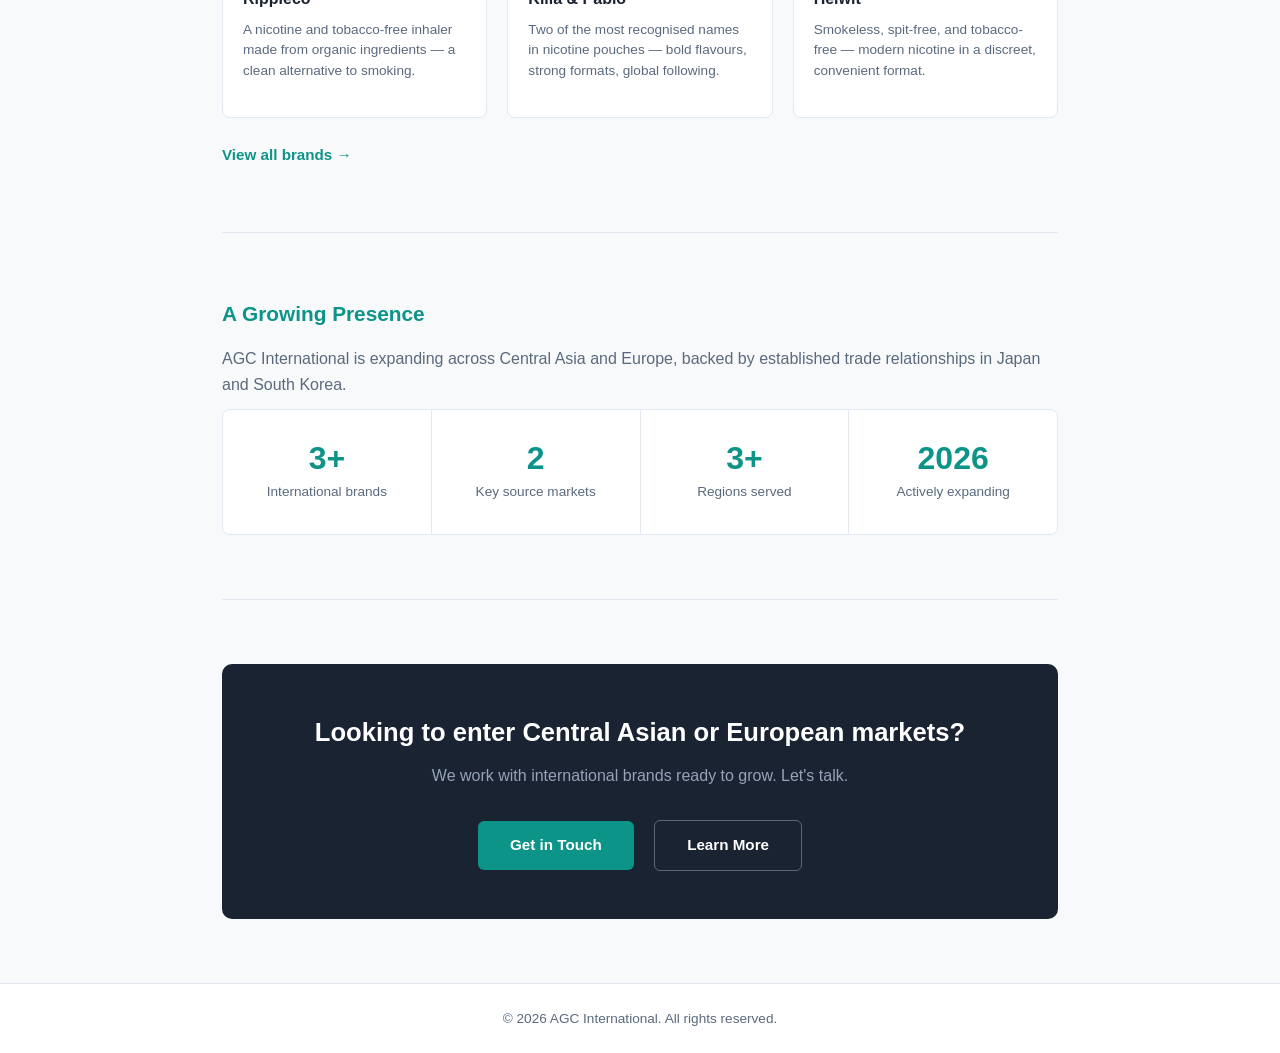
==== commit aedcb1d3: "wip" ====
--- a/index.html
+++ b/index.html
@@ -34,45 +34,35 @@
     <hr class="section-divider" />
 
     <!-- What We Do -->
-    <section>
-      <div class="section-header">
-        <p class="section-label">What We Do</p>
-        <h2 class="section-title">End-to-end FMCG distribution</h2>
-        <p class="section-sub">From sourcing international brands to placing them on shelves, we handle the full supply chain so our partners don't have to.</p>
-      </div>
+    <div class="about-section">
+      <h2>What We Do</h2>
+      <p>From sourcing international brands to placing them on shelves, we handle the full supply chain so our partners don't have to.</p>
       <div class="pillars">
         <div class="pillar-card">
-          <span class="pillar-icon">&#127758;</span>
           <h3>Import &amp; Sourcing</h3>
           <p>We identify and import high-quality consumer goods from global markets, managing logistics and compliance end-to-end.</p>
         </div>
         <div class="pillar-card">
-          <span class="pillar-icon">&#128218;</span>
           <h3>Retail Distribution</h3>
           <p>Supporting networks of distribution channels to ensure products reach consumers efficiently and reliably.</p>
         </div>
         <div class="pillar-card">
-          <span class="pillar-icon">&#128640;</span>
           <h3>Brand Building</h3>
-          <p>We don't just distribute — we grow brands. Building consumer awareness and demand in new and emerging markets.</p>
+          <p>We don't just distribute — we grow brands, building consumer awareness and demand in new and emerging markets.</p>
         </div>
         <div class="pillar-card">
-          <span class="pillar-icon">&#127759;</span>
           <h3>Market Expansion</h3>
           <p>Helping international brands enter Central Asian and European markets with local expertise and established retail networks.</p>
         </div>
       </div>
-    </section>
+    </div>
 
     <hr class="section-divider" />
 
     <!-- Our Brands -->
-    <section>
-      <div class="section-header">
-        <p class="section-label">Our Portfolio</p>
-        <h2 class="section-title">Brands we represent</h2>
-        <p class="section-sub">A curated selection of international consumer brands distributed across Central Asia and Europe.</p>
-      </div>
+    <div class="about-section">
+      <h2>Our Portfolio</h2>
+      <p>A curated selection of international consumer brands distributed across Central Asia and Europe.</p>
       <div class="brand-teaser-grid">
         <div class="brand-teaser-card">
           <span class="brand-teaser-tag" style="color:#16A34A; background:#DCFCE7;">Organic Inhalers</span>
@@ -91,16 +81,14 @@
         </div>
       </div>
       <a href="brands.html" class="brands-link">View all brands &rarr;</a>
-    </section>
+    </div>
 
     <hr class="section-divider" />
 
     <!-- Stats -->
-    <section>
-      <div class="section-header">
-        <p class="section-label">By the Numbers</p>
-        <h2 class="section-title">A growing presence across Central Asia and Europe</h2>
-      </div>
+    <div class="about-section">
+      <h2>A Growing Presence</h2>
+      <p>AGC International is expanding across Central Asia and Europe, backed by established trade relationships in Japan and South Korea.</p>
       <div class="stats-bar">
         <div class="stat-item">
           <div class="stat-number">3+</div>
@@ -115,11 +103,11 @@
           <div class="stat-label">Regions served</div>
         </div>
         <div class="stat-item">
-          <div class="stat-number">&#127758;</div>
-          <div class="stat-label">Global distribution reach</div>
+          <div class="stat-number">2026</div>
+          <div class="stat-label">Actively expanding</div>
         </div>
       </div>
-    </section>
+    </div>
 
     <hr class="section-divider" />
 
--- a/style.css
+++ b/style.css
@@ -342,36 +342,12 @@
   margin: 4rem 0;
 }
 
-.section-header {
-  margin-bottom: 2.5rem;
-}
-
-.section-label {
-  font-size: 0.75rem;
-  font-weight: 600;
-  letter-spacing: 0.12em;
-  text-transform: uppercase;
-  color: var(--accent);
-  margin-bottom: 0.5rem;
-}
-
-.section-title {
-  font-size: 1.75rem;
-  font-weight: 700;
-  margin-bottom: 0.5rem;
-}
-
-.section-sub {
-  color: var(--text-muted);
-  font-size: 1rem;
-  max-width: 520px;
-}
-
 /* Pillars */
 .pillars {
   display: grid;
   grid-template-columns: repeat(auto-fit, minmax(210px, 1fr));
   gap: 1.5rem;
+  margin-top: 1.5rem;
 }
 
 .pillar-card {
@@ -380,12 +356,6 @@
   border-top: 3px solid var(--accent);
   border-radius: 8px;
   padding: 1.75rem;
-}
-
-.pillar-icon {
-  font-size: 1.75rem;
-  margin-bottom: 1rem;
-  display: block;
 }
 
 .pillar-card h3 {
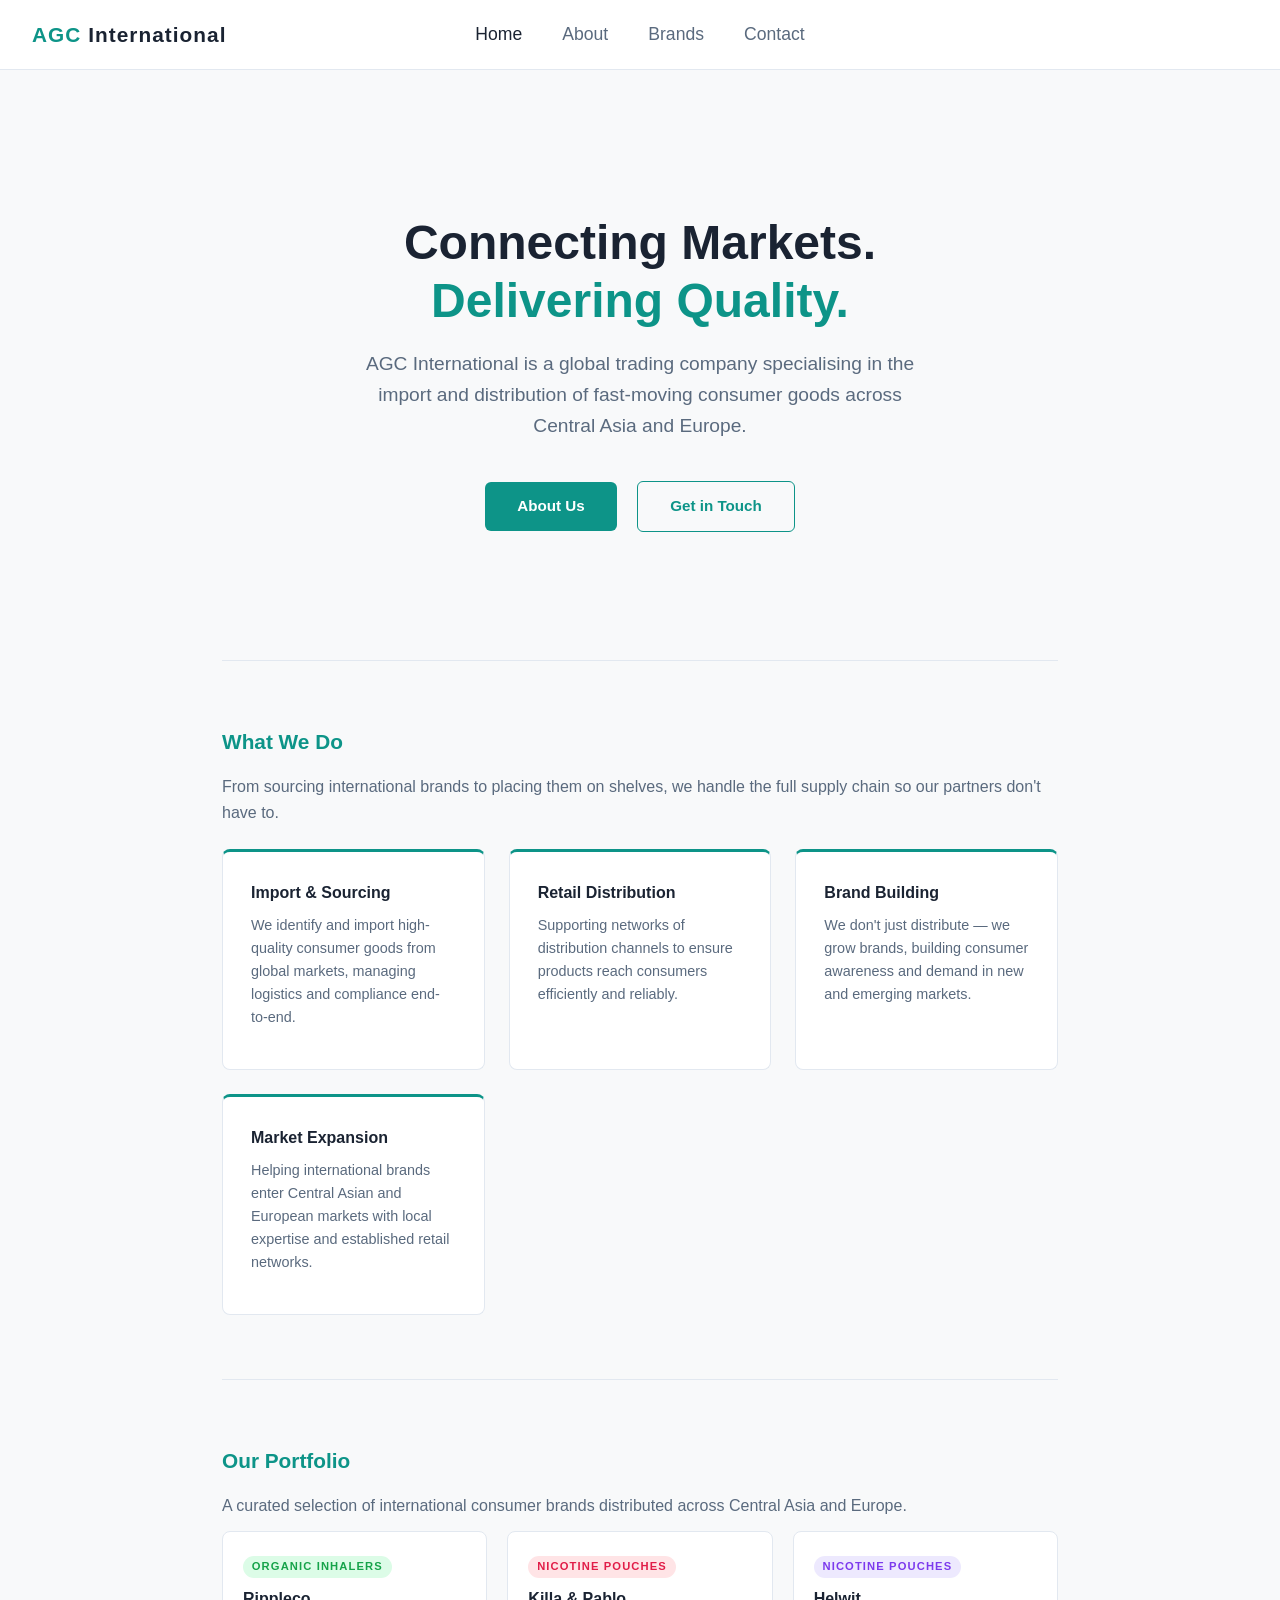
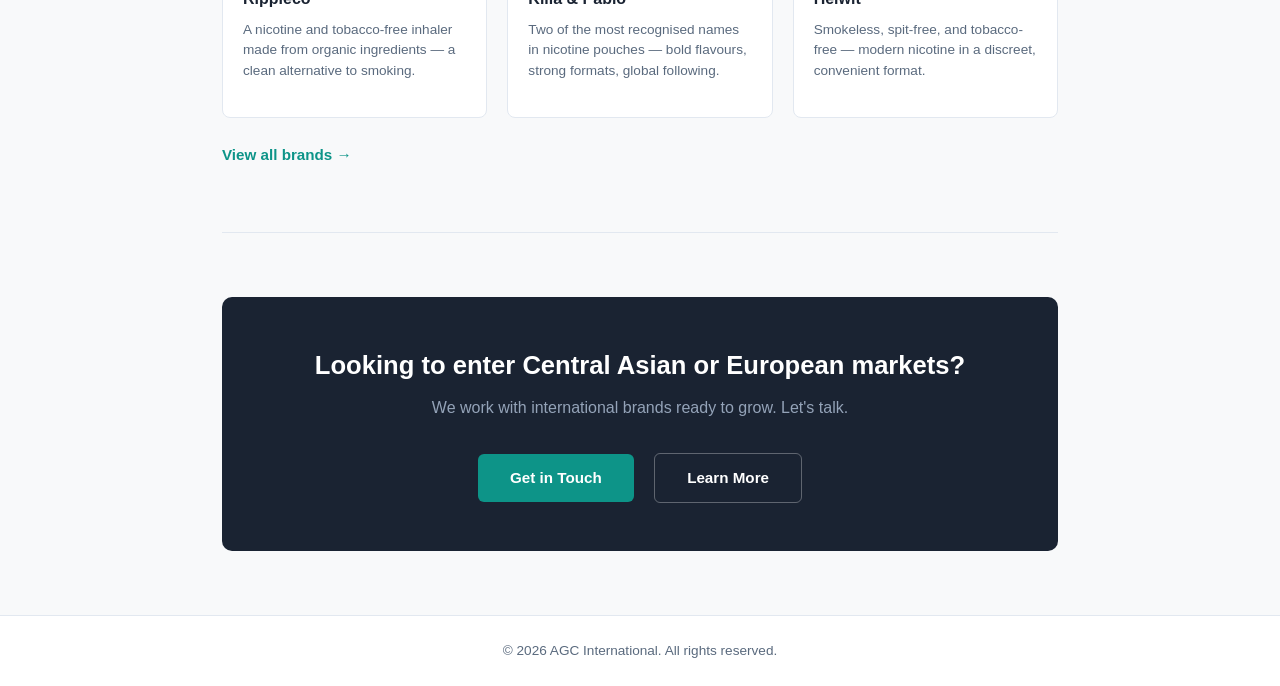
==== commit dcaf1f03: "wip" ====
--- a/index.html
+++ b/index.html
@@ -85,32 +85,6 @@
 
     <hr class="section-divider" />
 
-    <!-- Stats -->
-    <div class="about-section">
-      <h2>A Growing Presence</h2>
-      <p>AGC International is expanding across Central Asia and Europe, backed by established trade relationships in Japan and South Korea.</p>
-      <div class="stats-bar">
-        <div class="stat-item">
-          <div class="stat-number">3+</div>
-          <div class="stat-label">International brands</div>
-        </div>
-        <div class="stat-item">
-          <div class="stat-number">2</div>
-          <div class="stat-label">Key source markets</div>
-        </div>
-        <div class="stat-item">
-          <div class="stat-number">3+</div>
-          <div class="stat-label">Regions served</div>
-        </div>
-        <div class="stat-item">
-          <div class="stat-number">2026</div>
-          <div class="stat-label">Actively expanding</div>
-        </div>
-      </div>
-    </div>
-
-    <hr class="section-divider" />
-
     <!-- CTA Strip -->
     <section class="cta-strip">
       <h2>Looking to enter Central Asian or European markets?</h2>
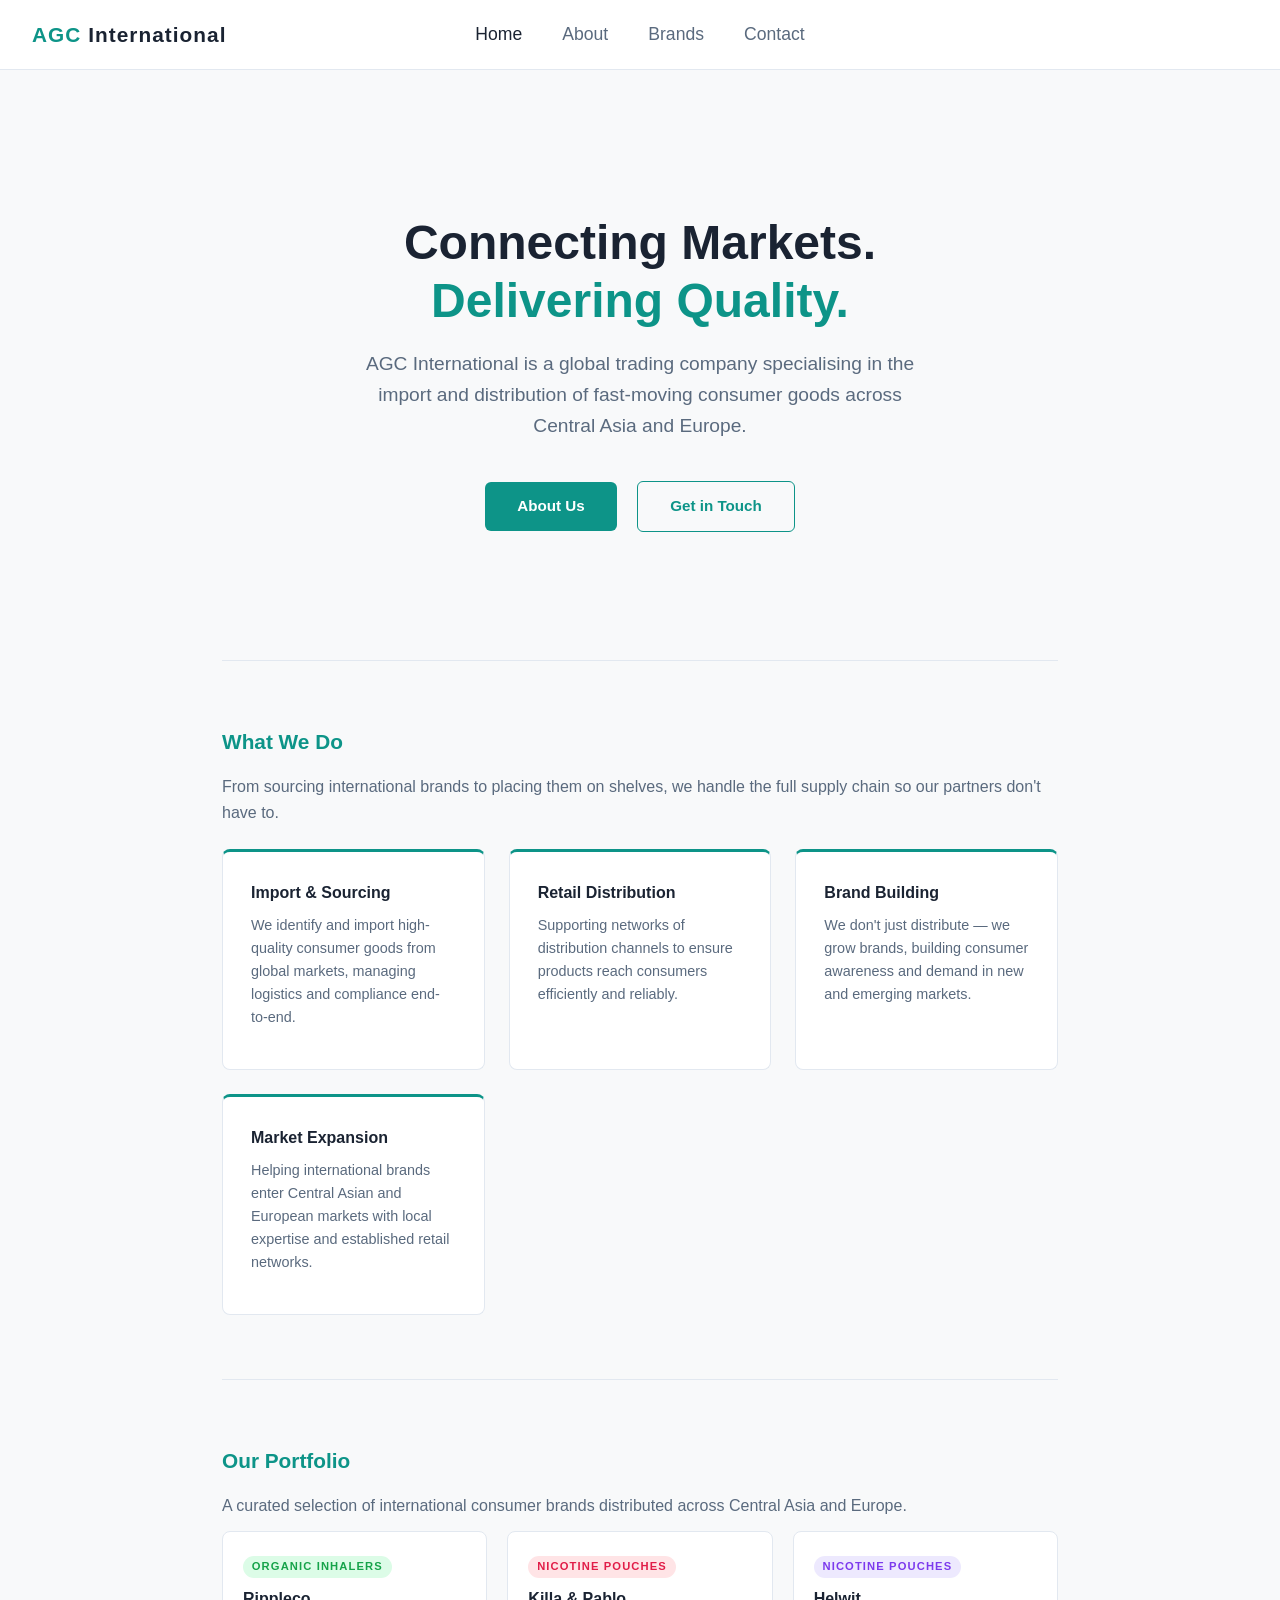
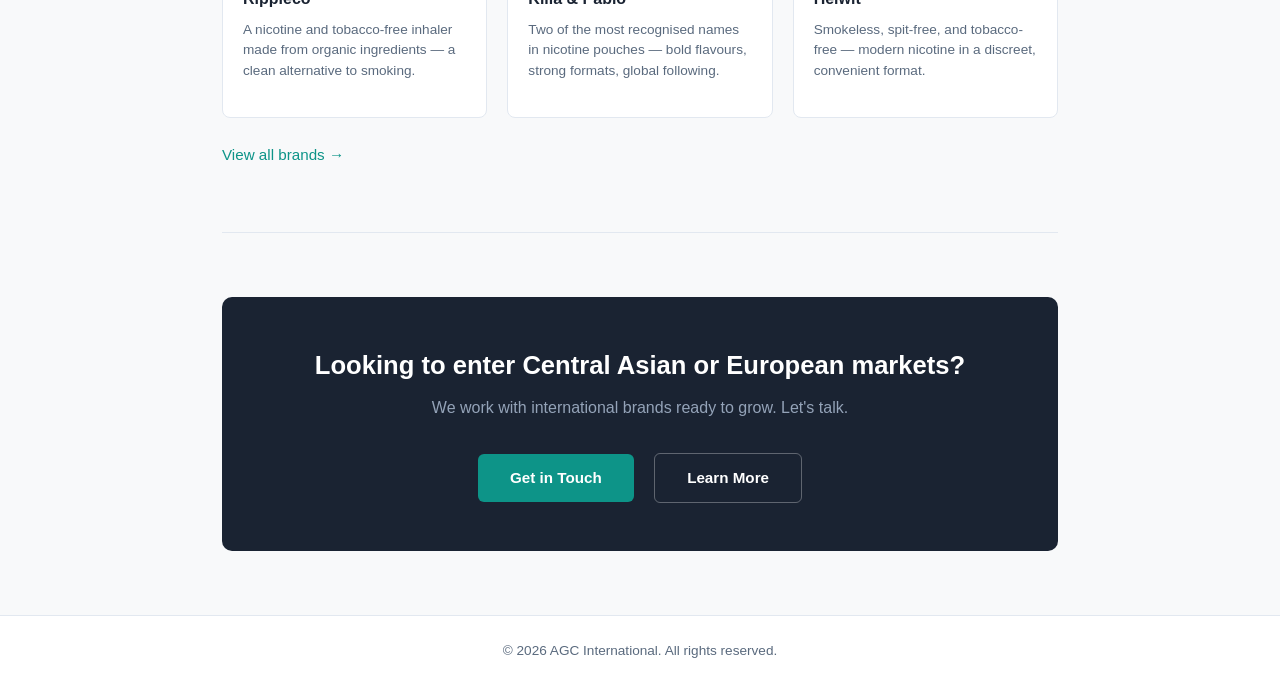
==== commit ad664db3: "wip" ====
--- a/index.html
+++ b/index.html
@@ -10,7 +10,8 @@
 
   <nav>
     <a href="index.html" class="nav-logo"><span>AGC</span> International</a>
-    <ul class="nav-links">
+    <button class="nav-burger" id="burger" aria-label="Toggle menu"><span></span><span></span><span></span></button>
+    <ul class="nav-links" id="nav-links">
       <li><a href="index.html" class="active">Home</a></li>
       <li><a href="about.html">About</a></li>
       <li><a href="brands.html">Brands</a></li>
@@ -99,5 +100,6 @@
     <p>&copy; 2026 AGC International. All rights reserved.</p>
   </footer>
 
+  <script src="main.js"></script>
 </body>
 </html>
--- a/style.css
+++ b/style.css
@@ -187,6 +187,16 @@
 .about-section p {
   color: var(--text-muted);
   margin-bottom: 0.75rem;
+}
+
+.about-section a {
+  color: var(--accent);
+  text-decoration: none;
+  font-weight: 500;
+}
+
+.about-section a:hover {
+  text-decoration: underline;
 }
 
 .team-grid {
@@ -524,6 +534,10 @@
   filter: drop-shadow(0 8px 24px rgba(0,0,0,0.10));
 }
 
+.brand-image--large {
+  max-height: 360px;
+}
+
 .brand-image-wrap--placeholder {
   background: var(--bg);
   border: 2px dashed var(--border);
@@ -560,6 +574,11 @@
   max-height: 40px;
   max-width: 130px;
   margin-bottom: 0;
+}
+
+.brand-logo--pablo {
+  max-height: 56px;
+  max-width: 160px;
 }
 
 .brand-eyebrow {
@@ -659,6 +678,39 @@
   }
 }
 
+/* Burger button */
+.nav-burger {
+  display: none;
+  flex-direction: column;
+  justify-content: center;
+  gap: 5px;
+  background: none;
+  border: none;
+  cursor: pointer;
+  padding: 0.25rem;
+  position: absolute;
+  right: 1.5rem;
+}
+
+.nav-burger span {
+  display: block;
+  width: 24px;
+  height: 2px;
+  background: var(--text);
+  border-radius: 2px;
+  transition: transform 0.25s, opacity 0.25s;
+}
+
+.burger-open span:nth-child(1) {
+  transform: translateY(7px) rotate(45deg);
+}
+.burger-open span:nth-child(2) {
+  opacity: 0;
+}
+.burger-open span:nth-child(3) {
+  transform: translateY(-7px) rotate(-45deg);
+}
+
 /* Responsive */
 @media (max-width: 640px) {
   .hero h1 {
@@ -671,6 +723,45 @@
   }
 
   nav {
-    padding: 0 1rem;
-  }
-}
+    padding: 0 1.5rem;
+    flex-wrap: wrap;
+    height: auto;
+    min-height: 60px;
+  }
+
+  .nav-burger {
+    display: flex;
+  }
+
+  .nav-links {
+    display: none;
+    flex-direction: column;
+    width: 100%;
+    padding: 0.5rem 0 1rem;
+    gap: 0;
+  }
+
+  .nav-links.nav-open {
+    display: flex;
+  }
+
+  .nav-links li {
+    width: 100%;
+  }
+
+  .nav-links a {
+    display: block;
+    padding: 0.65rem 0;
+    font-size: 1rem;
+    border-bottom: 1px solid var(--border);
+  }
+
+  .nav-links li:last-child a {
+    border-bottom: none;
+  }
+
+  .nav-logo {
+    position: static;
+    padding: 1rem 0;
+  }
+}
